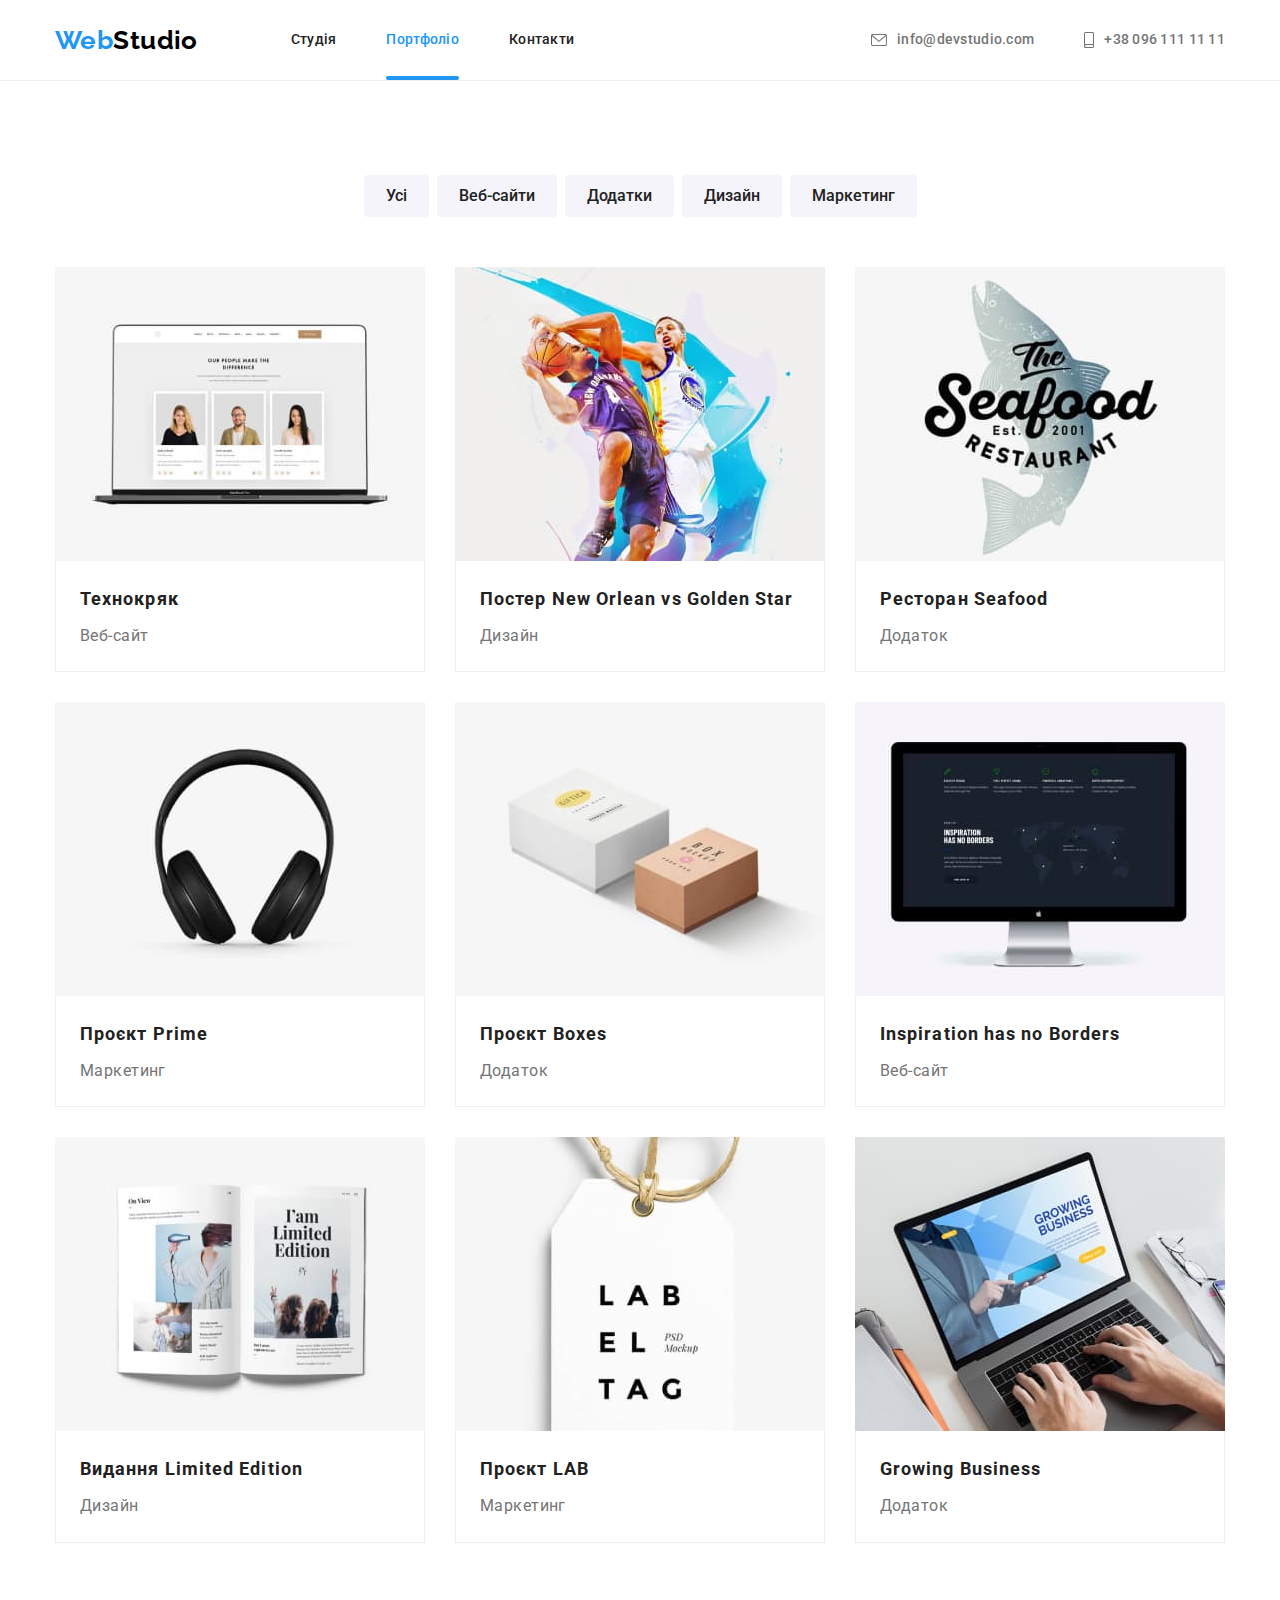
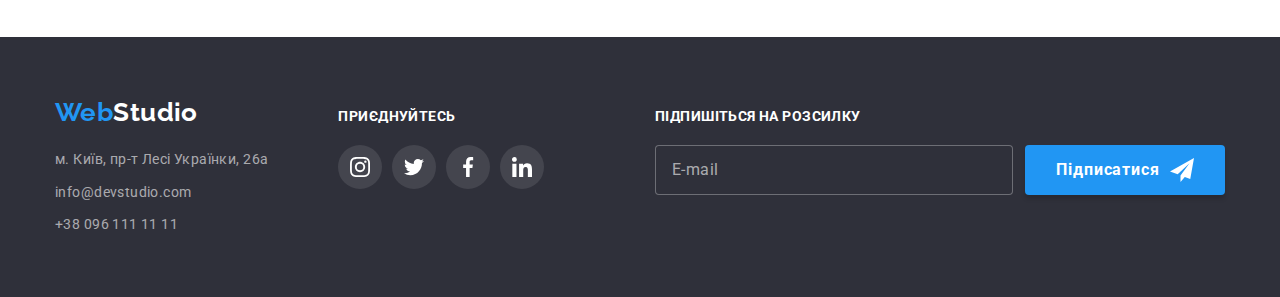
==== portfolio.html @ 1600719b "7 hw" ====
<!DOCTYPE html>
<html lang="uk">
  <head>
    <meta charset="UTF-8" />
    <meta http-equiv="X-UA-Compatible" content="IE=edge" />
    <meta name="viewport" content="width=device-width, initial-scale=1.0" />
    <title>Портфоліо</title>
    <link rel="preconnect" href="https://fonts.googleapis.com" />
    <link rel="preconnect" href="https://fonts.gstatic.com" crossorigin />
    <link
      rel="stylesheet"
      href="https://cdnjs.cloudflare.com/ajax/libs/modern-normalize/1.1.0/modern-normalize.min.css"
    />
    <link rel="stylesheet" href="./css/styles.css" />
    <link
      href="https://fonts.googleapis.com/css2?family=Raleway:wght@700&family=Roboto:wght@400;500;700;900&display=swap"
      rel="stylesheet"
    />
  </head>
  <body>
    <header class="page-header">
      <div class="container cont-navul">
        <nav class="main-nav">
          <a href="./index.html" class="logo">Web<span class="logo-studio">Studio</span></a>
          <ul class="site-nav">
            <li class="site-list">
              <a class="site-link" href="./index.html">Студія</a>
            </li>
            <li class="site-list">
             <div class="current"><a class="site-link site-link-port" href="./portfolio.html">Портфоліо</a></div></li>
            <li class="site-list"><a class="site-link" href="">Контакти</a></li>
          </ul>
        </nav>
        <ul class="contacts">
          <li class="site-list">
            <a class="contacts-link contacts-link-mail" href="mailto:info@devstudio.com"
              ><svg class="icon-mail">
                <use href="./images/icons.svg#icon-envelope"></use>
              </svg>info@devstudio.com</a
            >
          </li>
          <li class="site-list">
            <a class="contacts-link contact-link-icon" href="tel:+380961111111">
              <svg class="icon-contact">
                <use href="./images/icons.svg#icon-smartphone"></use>
            </svg>+38 096 111 11 11</a>
          </li>
        </ul>
      </div>
    </header>
    <main>
      <!--Categories projects-->
      <section class="section">
        <div class="container">
          <h1 class="our-works">Наші роботи</h1>
          <ul class="categories">
            <li class="list">
              <button type="button" class="categories-btn">Усі</button>
            </li>
            <li class="list"><button type="button" class="categories-btn">Веб-сайти</button></li>
            <li class="list"><button type="button" class="categories-btn">Додатки</button></li>
            <li class="list"><button type="button" class="categories-btn">Дизайн</button></li>
            <li class="list"><button type="button" class="categories-btn">Маркетинг</button></li>
          </ul>
          <!--Cards-->
            <ul class="progects">
              <li class="progect">
                <a class="progect-link" href="">
                  <div class="portfolio-thumb portfolio-description">
                    <img
                    class="portfolio-img"
                    src="./images/1-texno.jpg"
                    alt="веб-сайт"
                    width="370"
                    height="294"
                  />
                  <div class="product-overlay">
                  <p class="text-thumb" >Ресурс пропонує комплексні пропозиції з різним рівнем функціоналу та сервісів. Все це дозволить відвідувачу отримати вичерпні відомості про компанію чи приватну особу.</p>
                   </div>
                  </div>
                  <div class="container-cards">
                    <h2 class="progect-img-header">Технокряк</h2>
                    <p class="progect-img-paragraf">Веб-сайт</p>
                </div>
                </a>
              </li>
              <li class="progect">
                <a class="progect-link" href="">
                  <div class="portfolio-thumb">
                  <img
                    class="portfolio-img"
                    src="./images/2-new.jpg"
                    alt="дизайнер"
                    width="370"
                    height="294"
                  /><div class="product-overlay">
                    <p class="text-thumb" >Ресурс пропонує комплексні пропозиції з різним рівнем функціоналу та сервісів. Все це дозволить відвідувачу отримати вичерпні відомості про компанію чи приватну особу.</p>
                  </div>
                </div>
                  <div class="container-cards">
                    <h2 class="progect-img-header">Постер New Orlean vs Golden Star</h2>
                    <p class="progect-img-paragraf">Дизайн</p>
                  </div>
                </a>
              </li>
              <li class="progect">
                <a class="progect-link" href="">
                  <div class="portfolio-thumb">
                  <img
                    class="portfolio-img"
                    src="./images/3-sea.jpg"
                    alt="додаток"
                    width="370"
                    height="294"
                  /><div class="product-overlay"><p class="text-thumb" >Ресурс пропонує комплексні пропозиції з різним рівнем функціоналу та сервісів. Все це дозволить відвідувачу отримати вичерпні відомості про компанію чи приватну особу.</p>
                  </div>
                </div>
                  <div class="container-cards">
                    <h2 class="progect-img-header">Ресторан Seafood</h2>
                    <p class="progect-img-paragraf">Додаток</p>
                  </div>
                </a>
              </li>
              <li class="progect">
                <a class="progect-link" href="">
                  <div class="portfolio-thumb">
                  <img
                    class="portfolio-img"
                    src="./images/4-prime.jpg"
                    alt="маркетинг"
                    width="370"
                    height="294"
                  /><div class="product-overlay"><p class="text-thumb" >Ресурс пропонує комплексні пропозиції з різним рівнем функціоналу та сервісів. Все це дозволить відвідувачу отримати вичерпні відомості про компанію чи приватну особу.</p>
                  </div>
                </div>
                  <div class="container-cards">
                    <h2 class="progect-img-header">Проєкт Prime</h2>
                    <p class="progect-img-paragraf">Маркетинг</p>
                  </div>
                </a>
              </li>
              <li class="progect">
                <a class="progect-link" href="">
                  <div class="portfolio-thumb">
                  <img
                    class="portfolio-img"
                    src="./images/5-boxes.jpg"
                    alt="додаток"
                    width="370"
                    height="294"
                  /><div class="product-overlay"><p class="text-thumb" >Ресурс пропонує комплексні пропозиції з різним рівнем функціоналу та сервісів. Все це дозволить відвідувачу отримати вичерпні відомості про компанію чи приватну особу.</p>
                  </div>
                </div>
                  <div class="container-cards">
                    <h2 class="progect-img-header">Проєкт Boxes</h2>
                    <p class="progect-img-paragraf">Додаток</p>
                  </div>
                </a>
              </li>
              <li class="progect">
                <a class="progect-link" href="">
                  <div class="portfolio-thumb">
                  <img
                    class="portfolio-img"
                    src="./images/6-inspir.jpg"
                    alt="веб-сайт"
                    width="370"
                    height="294"
                  /><div class="product-overlay"><p class="text-thumb" >Ресурс пропонує комплексні пропозиції з різним рівнем функціоналу та сервісів. Все це дозволить відвідувачу отримати вичерпні відомості про компанію чи приватну особу.</p>
                  </div>
                </div>
                  <div class="container-cards">
                    <h2 class="progect-img-header">Inspiration has no Borders</h2>
                    <p class="progect-img-paragraf">Веб-сайт</p>
                  </div>
                </a>
              </li>
              <li class="progect">
                <a class="progect-link" href="">
                  <div class="portfolio-thumb">
                  <img
                    class="portfolio-img"
                    src="./images/7-limited.jpg"
                    alt="дизайн"
                    width="370"
                    height="294"
                  /><div class="product-overlay"><p class="text-thumb" >Ресурс пропонує комплексні пропозиції з різним рівнем функціоналу та сервісів. Все це дозволить відвідувачу отримати вичерпні відомості про компанію чи приватну особу.</p>
                  </div>
                </div>
                  <div class="container-cards">
                    <h2 class="progect-img-header">Видання Limited Edition</h2>
                    <p class="progect-img-paragraf">Дизайн</p>
                  </div>
                </a>
              </li>
              <li class="progect">
                <a class="progect-link" href="">
                  <div class="portfolio-thumb">
                  <img
                    class="portfolio-img"
                    src="./images/8-lab.jpg"
                    alt="маркетинг"
                    width="370"
                    height="294"
                  /><div class="product-overlay"><p class="text-thumb" >Ресурс пропонує комплексні пропозиції з різним рівнем функціоналу та сервісів. Все це дозволить відвідувачу отримати вичерпні відомості про компанію чи приватну особу.</p>
                  </div>
                </div>
                  <div class="container-cards">
                    <h2 class="progect-img-header">Проєкт LAB</h2>
                    <p class="progect-img-paragraf">Маркетинг</p>
                  </div>
                </a>
              </li>
              <li class="progect">
                <a class="progect-link" href="">
                  <div class="portfolio-thumb">
                  <img
                    class="portfolio-img"
                    src="./images/9-growing.jpg"
                    alt="додаток"
                    width="370"
                    height="294"
                  /><div class="product-overlay"><p class="text-thumb" >Ресурс пропонує комплексні пропозиції з різним рівнем функціоналу та сервісів. Все це дозволить відвідувачу отримати вичерпні відомості про компанію чи приватну особу.</p>
                  </div>
                </div>
                  <div class="container-cards">
                    <h2 class="progect-img-header">Growing Business</h2>
                    <p class="progect-img-paragraf">Додаток</p>
                  </div>
                </a>
              </li>
            </ul>
          </div>
        </div>
      </section>
    </main>
    <footer class="footer">
      <div class=" container container-footer">
        <div>
          <a href="./index.html" class="footer-logo"
            >Web<span class="footer-logo-studio">Studio</span></a
          >
          <address>
            <ul>
              <li class="footer-list">
                <a
                  class="footer-address"
                  href="https://goo.gl/maps/Q2tLbyH8QkegB77n8"
                  target="_blank"
                  rel="noopener noreferrer"
                  >м. Київ, пр-т Лесі Українки, 26a</a
                >
              </li>
              <li class="footer-list">
                <a class="footer-address" href="mailto:info@devstudio.com">info@devstudio.com</a>
              </li>
              <li class="footer-list">
                <a class="footer-address" href="tel:+380961111111">+38 096 111 11 11</a>
              </li>
            </ul>
          </address>
        </div>
        <div class="social-footer">
          <p class="footer-paragraf">Приєднуйтесь</p>
          <ul class="team-social">
                  <li class="team-list">
                    <a class="footer-link" href="https://www.instagram.com/">
                      <svg class="icon-social">
                        <use href="./images/icons.svg#icon-instagram-2"></use>
                      </svg>
                    </a>
                  </li>
                  <li class="team-list">
                    <a class="footer-link" href="https://twitter.com/">
                      <svg class="icon-social">
                        <use href="./images/icons.svg#icon-twitter-1"></use>
                      </svg>
                    </a>
                  </li>
                  <li class="team-list">
                    <a class="footer-link" href="https://m.facebook.com/">
                      <svg class="icon-social">
                        <use href="./images/icons.svg#icon-facebook-1"></use>
                      </svg>
                    </a>
                  </li>
                  <li class="team-list">
                    <a class="footer-link" href="https://ua.linkedin.com/">
                      <svg class="icon-social">
                        <use href="./images/icons.svg#icon-linkedin-1"></use>
                      </svg>
                    </a>
                  </li>
                </ul>
        </div>
        <div class="subscribe-footer">
          <p class="footer-paragraf">Підпишіться на розсилку</p>

          <form class="subscribe-form">
            <div class="subscribe-element">
              <label for="mail"></label>
              <input type="email" id="mail" placeholder="E-mail" class="subscribe-input" />
              <div class="subscribe-but-svg"><button type="button" class="subscribe-button">Підписатися <svg class="subscribe-svg"><use href="./images/icons.svg#icon-icon-send-1"></use></svg></button></div>
            </div>
          </form>
        </div>
      </div>
    </footer>
  </body>
</html>
---- css/styles.css ----
:root {
  --basic-text-colour: #757575;
  --secondary-text-colour: #212121;
  --logo-text-color: #000000;
  --address-text-colour: rgba(255, 255, 255, 0.6);
  --accent-colour: #2196f3;
  --basic-text-or-background: #ffffff;
  --secondary-background: #2f303a;
  --others-background: #f5f4fa;
  --button-background: #188ce8;
  --svg-fill: #afb1b8;
  --cubic-bezier: cubic-bezier(0.4, 0, 0.2, 1);
}

h1,
h2,
h3,
h4,
h5,
h6,
ul,
p {
  margin: 0;
}

ul {
  padding-left: 0;
}

body {
  background-color: var(--basic-text-or-background);
  font-family: 'Roboto', sans-serif;
  color: var(--basic-text-colour);
  letter-spacing: 0.03em;
  font-size: 14px;
  line-height: 1.7;
}

/*Section header */

.container {
  margin-left: auto;
  margin-right: auto;
  width: 1200px;
  padding-left: 15px;
  padding-right: 15px;
}

.page-header {
  border-bottom: 1px solid #ececec;
}

.cont-navul {
  display: flex;
  align-items: center;
}

.main-nav {
  display: flex;
  align-items: center;
}

.logo,
.footer-logo {
  color: var(--accent-colour);
  font-size: 26px;
  line-height: 1.19;
  font-weight: 700;
  font-family: 'Raleway', sans-serif;
  text-decoration: none;
}

.logo-studio {
  color: var(--logo-text-color);
}

.site-nav {
  display: flex;
  margin-left: 93px;
}

.site-nav .site-list:not(:last-child) {
  margin-right: 50px;
}

.site-nav .site-link {
  color: var(--secondary-text-colour);
  font-size: 14px;
  font-weight: 500;
  line-height: 1.14;
  letter-spacing: 0.02em;
  text-decoration: none;
  padding-top: 32px;
  padding-bottom: 32px;
  display: block;

  transition-property: color;
  transition-duration: 250ms;
  transition-timing-function: var(--cubic-bezier);
}

.site-nav .site-link:hover,
.site-nav .site-link:focus {
  color: var(--accent-colour);
}

.site-nav .site-link-ctyd {
  color: var(--accent-colour);
}

.site-nav .site-link-port {
  color: var(--accent-colour);
}
.site-link-port .contacts {
  display: flex;
  margin-left: auto;
}

.contacts .site-list:not(:last-child) {
  margin-right: 50px;
}

.contacts {
  display: flex;
  margin-left: auto;
}

.contacts-link {
  padding-top: 32px;
  padding-bottom: 32px;
  display: flex;
  justify-content: center;
  align-items: center;
  color: var(--basic-text-colour);
  font-size: 14px;
  font-weight: 500;
  line-height: 1.14;
  letter-spacing: 0.02em;
  text-decoration: none;

  transition-property: color;
  transition-duration: 250ms;
  transition-timing-function: var(--cubic-bezier);
}

.contacts-link:hover,
.contacts-link:focus {
  color: var(--accent-colour);
}
.contacts-link-mail {
  fill: var(--basic-text-colour);
}

.contacts-link-mail:hover,
.contacts-link-mail:focus {
  fill: var(--accent-colour);
}
.contact-link-icon {
  fill: var(--basic-text-colour);
}
.contact-link-icon:hover,
.contact-link-icon:focus {
  fill: var(--accent-colour);
}
.icon-mail {
  width: 16px;
  height: 12px;
  margin-right: 10px;
  color: var(--basic-text-colour);
}

.icon-mail:hover,
.icon-mail:focus {
  color: var(--accent-colour);
}
.icon-contact {
  width: 10px;
  height: 16px;
  margin-right: 10px;
}
.site-nav .current {
  position: relative;
  display: block;
  color: var(--accent-colour);
}
.site-list .current::after {
  content: '';
  position: absolute;
  background: var(--accent-colour);
  border-radius: 2px;
  width: 100%;
  height: 4px;
  bottom: 0px;
}

/*Section hero */

.hero {
  text-align: center;
  padding-bottom: 200px;
  padding-top: 200px;
  max-width: 1600px;
  max-height: 600px;
  margin-left: auto;
  margin-right: auto;
  background-position: center;
  background-repeat: no-repeat;
  background-size: cover;
  background-image: linear-gradient(to right, rgba(47, 48, 58, 0.4), rgba(47, 48, 58, 0.4)),
    url(../images/people-1.jpg);
}

.hero-header {
  color: var(--basic-text-or-background);
  font-weight: 900;
  font-size: 44px;
  line-height: 1.36;
  text-transform: uppercase;
  text-align: center;
  width: 698px;
  margin-bottom: 30px;
  margin-left: auto;
  margin-right: auto;
}

.hero .hero-button {
  color: var(--basic-text-or-background);
  background-color: var(--accent-colour);
  font-weight: 700;
  font-size: 16px;
  line-height: 1.9;
  cursor: pointer;
  font-family: inherit;
  padding: 10px 32px;
  border-radius: 4px;
  text-align: center;
  border: none;
  box-shadow: 0px 4px 4px rgba(0, 0, 0, 0.15);
}
.hero .hero-button {
  transition-property: background-color;
  transition-duration: 250ms;
  transition-timing-function: var(--cubic-bezier);
}

.hero .hero-button:hover,
.hero-button:focus {
  background-color: var(--button-background);
}

/*Section  qualities*/
.section {
  padding-top: 94px;
  padding-bottom: 94px;
}
.qualities {
  /*.visually-hidden*/
  position: absolute;
  width: 1px;
  height: 1px;
  margin: -1px;
  border: 0;
  padding: 0;

  white-space: nowrap;
  clip-path: inset(100%);
  clip: rect(0 0 0 0);
  overflow: hidden;
}
.gualities-ul {
  display: flex;
  gap: 30px;
}
.qualities-list {
  width: 270px;
  margin-right: 30px;
}
.qualities-list:nth-child(1n) {
  margin: 0;
}
.icons-qualities {
  width: 270px;
  height: 120px;
  background-color: var(--others-background);
  display: flex;
  justify-content: center;
  align-items: center;
  border-radius: 4px;
}
.icon-css {
  width: 70px;
  height: 70px;
  fill: none;
}

.qualities-list,
.services-list,
.team-img {
  list-style: none;
}

.qualities-list > .qualities-list-item {
  font-weight: 700;
  font-size: 14px;
  line-height: 1.14;
  color: var(--secondary-text-colour);
  text-transform: uppercase;
  margin-top: 30px;
}
.qualities-list-paragraf {
  margin-top: 10px;
}

/*Section services*/
.section-services {
  padding-top: 0;
}

.services {
  margin-bottom: 50px;
}

.services-item {
  display: flex;
  gap: 30px;
}
.img-services {
  width: 370px;
  height: 294px;
  margin: auto;
  display: block;
}
.product-thumb {
  position: relative;
}

.img-actions {
  position: absolute;
  width: 370px;
  height: 70px;
  background: rgba(47, 48, 58, 0.8);
  bottom: 0;
  left: 0;
}
.img-action-paragraf {
  font-weight: 700;
  font-size: 14px;
  line-height: 1.14;
  color: var(--basic-text-or-background);
  text-transform: uppercase;
  text-align: center;
  padding: 27px 0;
}

.services,
.team {
  color: var(--secondary-text-colour);
  font-weight: 700;
  font-size: 36px;
  line-height: 1.7;
  text-align: center;
}

/*Section team*/

.section-team {
  background-color: var(--others-background);
}

.team {
  margin-bottom: 50px;
}

.team-people {
  display: flex;
}

.img-photo {
  display: block;
}
.team-img {
  margin-right: 30px;
  background: var(--basic-text-or-background);
  box-shadow: 0px 1px 3px rgba(0, 0, 0, 0.12), 0px 1px 1px rgba(0, 0, 0, 0.14),
    0px 2px 1px rgba(0, 0, 0, 0.2);
  border-radius: 0px 0px 4px 4px;
}

.team-img:last-child {
  margin-right: 0;
}

.team-img-header {
  color: var(--secondary-text-colour);
  font-weight: 500;
  font-size: 16px;
  line-height: 1.2;
}

.team-img-paragraf {
  color: var(--basic-text-colour);
  font-size: 16px;
  line-height: 1.2;
  margin-top: 10px;
  margin-bottom: 16px;
}

.container-team {
  padding: 30px 0;
  width: 270px;
  text-align: center;
}
.team-social {
  display: flex;
  justify-content: center;
  align-items: center;
  margin-top: 16px;
  list-style: none;
}

.team-list:not(:last-child) {
  margin-right: 10px;
}

.social-link {
  width: 44px;
  height: 44px;
  display: flex;
  justify-content: center;
  align-items: center;
  fill: var(--svg-fill);
  background-color: var(--basic-text-or-background);
  border-radius: 50%;
  border: none;

  transition-property: background-color, fill;
  transition-duration: 250ms;
  transition-timing-function: var(--cubic-bezier);
}

.social-link:hover,
.social-link:focus {
  fill: var(--basic-text-or-background);
  background-color: var(--accent-colour);
}

.icon-social {
  width: 20px;
  height: 20px;
}

.icon-social:hover,
.icon-social:focus {
  fill: var(--basic-text-or-background);
}
/*Section customers*/

.customers {
  display: flex;
  list-style: none;
}
.customers-list {
  width: 170px;
  margin-right: 30px;
}
.customers-list:nth-child(6) {
  margin-right: 0;
}
.customers-list:not(:last-child) {
  margin-right: 30px;
}

.customer-link {
  width: 170px;
  height: 92px;
  display: flex;
  justify-content: center;
  align-items: center;
  color: var(--svg-fill);

  transition-property: color;
  transition-duration: 250ms;
  transition-timing-function: var(--cubic-bezier);
}

.customer-link:hover,
.customer-link:focus {
  color: var(--accent-colour);
}
.border {
  border: 1px solid var(--svg-fill);
  border-radius: 4px;
  background-color: var(--basic-text-or-background);
}
.border:hover,
.border:focus {
  color: var(--accent-colour);
  border-color: var(--accent-colour);
}

.icons-customers {
  width: 106px;
  height: 60px;
  fill: currentColor;
}
/*Backdrop*/

.backdrop {
  position: fixed;
  top: 0;
  left: 0;
  width: 100%;
  height: 100%;
  background-color: rgba(0, 0, 0, 0.2);
  opacity: 1;
  transition-property: opasity;
  transition-duration: 250ms;
  transition-timing-function: var(--cubic-bezier);
}

.is-hidden {
  opacity: 0;
  pointer-events: none;
  visibility: hidden;
}

.backdrop.is-hidden .modal {
  transform: translate(-50%, -50%) scale(1.1);
}

.modal {
  position: absolute;
  top: 50%;
  left: 50%;
  min-width: 528px;
  min-height: 581px;
  border-radius: 4px;
  padding: 8px;
  background-color: var(--basic-text-or-background);

  transform: translate(-50%, -50%) scale(1);

  transition: transform 250ms var(--cubic-bezier), opacity 250ms var(--cubic-bezier),
    visibility 250ms var(--cubic-bezier);
}

.close-modal {
  position: absolute;
  display: flex;
  justify-content: center;
  align-items: center;
  right: 8px;
  top: 8px;
  width: 30px;
  height: 30px;
  background: var(--basic-text-or-background);
  border: 1px solid rgba(0, 0, 0, 0.1);
  border-radius: 50%;
  cursor: pointer;
}

.modal-icon {
  width: 18px;
  height: 18px;
  fill: var(--logo-text-color);

  transition-property: fill;
  transition-duration: 250ms;
  transition-timing-function: var(--cubic-bezier);
}

.modal-icon:hover,
.modal-icon:focus {
  fill: var(--accent-colour);
}

/* speaker-form*/

.modal-title {
  text-align: center;
  margin-bottom: 12px;
  font-weight: 700;
  font-size: 20px;
  line-height: 1.15;
  letter-spacing: 0.03em;
  color: var(--secondary-text-colour);
}

.speaker-form {
  width: 528px;
  margin-left: auto;
  margin-right: auto;
  padding: 40px 40px;
}

.form-element {
  margin-top: 10px;
  display: flex;
  flex-direction: column;
}

.form-label {
  margin-bottom: 4px;
  font-size: 12px;
  line-height: 1.16;
  letter-spacing: 0.01em;

  color: var(--basic-text-colour);
}

.form-input {
  margin: 0;
  padding-left: 42px;

  border: none;
  height: 40px;
  width: 100%;
  border: 1px solid rgba(33, 33, 33, 0.2);
  border-radius: 4px;
  outline: none;

  transition-property: border;
  transition-duration: 250ms;
  transition-timing-function: var(--cubic-bezier);
}
.form-input:hover,
.form-input:focus {
  border: 1px solid var(--accent-colour);
}
.form-input:hover + svg,
.form-input:focus + svg {
  fill: var(--accent-colour);
}

.svg-form {
  position: relative;
  fill: var(--secondary-text-colour);

  transition-property: fill;
  transition-duration: 250ms;
  transition-timing-function: var(--cubic-bezier);
}

.form-icon-name {
  position: absolute;
  width: 12px;
  height: 12px;
  top: 50%;
  left: 17px;
  transform: translateY(-50%);
}

.form-icon-tel {
  position: absolute;
  width: 13px;
  height: 13px;
  top: 50%;
  left: 17px;
  transform: translateY(-50%);
}
.form-icon-mail {
  position: absolute;
  width: 15px;
  height: 12px;
  top: 50%;
  left: 14px;
  transform: translateY(-50%);
}

.form-textarea {
  margin: 0;
  padding: 12px 16px;
  border: none;
  border: 1px solid rgba(33, 33, 33, 0.2);
  border-radius: 4px;
  width: 100%;
  height: 120px;
  outline: none;
  resize: none;

  transition-property: border;
  transition-duration: 250ms;
  transition-timing-function: var(--cubic-bezier);
}
.form-textarea:hover,
.form-textarea:focus {
  border: 1px solid var(--accent-colour);
}

.form-element textarea::placeholder {
  color: rgba(117, 117, 117, 0.5);
  font-size: 12px;
  line-height: 1.16;
  letter-spacing: 0.01em;
  resize: none;
}

.accept {
  padding: 0;
  margin-top: 20px;
  display: flex;
  align-items: center;
  justify-content: center;
}

.visually-hidden {
  position: absolute;
  width: 1px;
  height: 1px;
  margin: -1px;
  border: 0;
  padding: 0;

  white-space: nowrap;
  clip-path: inset(100%);
  clip: rect(0 0 0 0);
  overflow: hidden;
}
.checkbox {
  display: flex;
  border: 2px solid var(--secondary-text-colour);
  width: 15px;
  height: 15px;
  border-radius: 3px;
  align-items: center;
  margin-right: 7px;
}

.accept input:checked + label .checkbox {
  background: var(--accent-colour);
  border: 2px solid var(--accent-colour);
}

.checkebox-icon {
  width: 11px;
  height: 8px;
}
.form-policy {
  display: flex;
  align-items: center;
  font-size: 14px;
  line-height: 1.7;
  letter-spacing: 0.03em;

  color: var(--basic-text-colour);
}
.accept .current {
  position: relative;
  display: block;
  color: var(--accent-colour);
}
.current .form-link::before {
  content: '';
  position: absolute;
  background: var(--accent-colour);
  border-radius: 2px;
  width: 100%;
  height: 0.5px;
  bottom: 4px;
}

.form-link {
  color: var(--accent-colour);
  padding-left: 5px;
  text-decoration: none;
}

.btm-form {
  display: flex;
  align-items: center;
  justify-content: center;
}

.button-form {
  color: var(--basic-text-or-background);
  background-color: var(--accent-colour);
  font-weight: 700;
  font-size: 16px;
  line-height: 1.9;
  cursor: pointer;
  font-family: inherit;
  text-align: center;
  letter-spacing: 0.06em;
  border: none;
  box-shadow: 0px 4px 4px rgba(0, 0, 0, 0.15);
  border-radius: 4px;
  padding: 10px 52px;
  margin-top: 30px;
  margin-left: 0;
  margin-right: 0;

  transition-property: background-color;
  transition-duration: 250ms;
  transition-timing-function: var(--cubic-bezier);
}

.button-form:hover,
.button-form:focus {
  background-color: var(--button-background);
}

/*Section footer*/

.footer {
  background-color: var(--secondary-background);
  padding-top: 60px;
  padding-bottom: 60px;
}

.footer-logo {
  margin-bottom: 20px;
  display: block;
}

.footer-logo-studio {
  color: var(--basic-text-or-background);
}

.footer-address {
  font-size: 14px;
  line-height: 1.7;
  color: var(--address-text-colour);
  text-decoration: none;
  font-style: normal;

  transition-property: color;
  transition-duration: 250ms;
  transition-timing-function: var(--cubic-bezier);
}

.footer-address:hover,
.footer-address:focus {
  color: var(--basic-text-or-background);
}

.footer-list {
  list-style: none;
}

.footer-list:not(:last-child) {
  margin-bottom: 9px;
}

.container-footer {
  display: flex;
  align-items: baseline;
}

.social-footer {
  margin-left: 70px;
}
.footer-paragraf {
  font-weight: 700;
  font-size: 14px;
  line-height: 1.14;
  color: var(--basic-text-or-background);
  text-transform: uppercase;
  margin-bottom: 20px;
}

.team-social {
  margin-top: 0;
}
.footer-link {
  width: 44px;
  height: 44px;
  display: flex;
  justify-content: center;
  align-items: center;
  fill: var(--basic-text-or-background);
  background: rgba(255, 255, 255, 0.1);
  border-radius: 50%;

  transition-property: background-color;
  transition-duration: 250ms;
  transition-timing-function: var(--cubic-bezier);
}

.footer-link:hover,
.footer-link:focus {
  background-color: var(--accent-colour);
}
.subscribe-footer {
  margin-left: auto;
}
.subscribe-form {
  padding: 0;
}

.subscribe-element {
  margin-top: 20px;
  display: flex;
  justify-content: baseline;
}

.subscribe-input {
  margin: 0;
  width: 358px;
  height: 50px;
  border: 1px solid rgba(255, 255, 255, 0.3);
  border-radius: 4px;
  background-color: var(--secondary-background);
  padding: 15px 16px;
  color: rgba(255, 255, 255, 0.6);

  transition-property: border-color;
  transition-duration: 250ms;
  transition-timing-function: var(--cubic-bezier);
}
.subscribe-input:focus {
  border-color: var(--basic-text-or-background);
}

.subscribe-input::placeholder {
  letter-spacing: 0.03em;
  font-size: 16px;
  line-height: 1.25;
  color: rgba(255, 255, 255, 0.6);
}

.subscribe-button {
  display: flex;
  justify-content: center;
  text-align: center;
  align-items: center;

  width: 200px;

  background: var(--accent-colour);
  box-shadow: 0px 4px 4px rgba(0, 0, 0, 0.15);
  border-radius: 4px;
  color: var(--basic-text-or-background);

  font-weight: 700;
  font-size: 16px;
  line-height: 1.9;
  letter-spacing: 0.06em;

  padding: 10px 0;

  border: none;
  cursor: pointer;
  margin-left: 12px;

  transition-property: background-color;
  transition-duration: 250ms;
  transition-timing-function: var(--cubic-bezier);
}

.subscribe-button:hover,
.subscribe-button:focus {
  background-color: var(--button-background);
}

.subscribe-svg {
  width: 24px;
  height: 24px;
  margin-left: 10px;
}

/* Portfolio categories projects*/

.our-works {
  /*.visually-hidden*/
  position: absolute;
  width: 1px;
  height: 1px;
  margin: -1px;
  border: 0;
  padding: 0;

  white-space: nowrap;
  clip-path: inset(100%);
  clip: rect(0 0 0 0);
  overflow: hidden;
}

.categories .categories-btn {
  background-color: var(--others-background);
  color: var(--secondary-text-colour);
  font-family: inherit;
  font-weight: 500;
  font-size: 16px;
  line-height: 1.6;
  cursor: pointer;
  border: none;
  border-radius: 4px;
  padding: 8px 22px;
  display: inline-block;

  transition-property: background-color, color, box-shadow;
  transition-duration: 250ms;
  transition-timing-function: var(--cubic-bezier);
}
.categories .categories-btn:hover,
.categories .categories-btn:focus {
  background-color: var(--accent-colour);
}

.categories .categories-btn:nth-child(5) {
  margin-right: 0px;
}

.categories {
  gap: 8px;
  display: flex;
  justify-content: center;
  margin-bottom: 50px;
}

.categories-btn:hover,
.categories-btn:focus {
  background-color: var(--accent-colour);
  color: var(--basic-text-or-background);
  box-shadow: 0px 3px 1px rgba(0, 0, 0, 0.1), 0px 1px 2px rgba(0, 0, 0, 0.08),
    0px 2px 2px rgba(0, 0, 0, 0.12);
}

.list,
.site-list,
.progect {
  list-style: none;
}

.progects {
  display: flex;
  flex-wrap: wrap;
  gap: 30px;
  padding-left: 0;
}

.progect {
  background-color: var(--basic-text-or-background);
}

.progect-img-header {
  font-weight: 700;
  font-size: 18px;
  line-height: 2;
  letter-spacing: 0.06em;
  color: var(--secondary-text-colour);
  margin-bottom: 4px;
}

.container-cards {
  border-bottom: 1px solid #eeeeee;
  border-left: 1px solid #eeeeee;
  border-right: 1px solid #eeeeee;
  padding: 20px 24px;
}

.progect-img-paragraf {
  color: var(--basic-text-colour);
  font-size: 16px;
  line-height: 1.9;
}

.portfolio-img {
  display: block;
  max-width: 100%;
  height: auto;
}

.progect-link {
  display: block;
  text-decoration: none;

  transition-property: box-shadow;
  transition-duration: 250ms;
  transition-timing-function: var(--cubic-bezier);
}

.progect-link:hover,
.progect-link:focus {
  box-shadow: 0px 1px 1px rgba(0, 0, 0, 0.12), 0px 4px 4px rgba(0, 0, 0, 0.06),
    1px 4px 6px rgba(0, 0, 0, 0.16);
}

.portfolio-thumb {
  position: relative;
  overflow: hidden;
}

.product-overlay {
  position: absolute;
  bottom: 0;
  width: 100%;
  height: 100%;
  background: rgba(33, 150, 243, 0.9);
  color: var(--basic-text-or-background);
  font-size: 18px;
  line-height: 1.5;
  letter-spacing: 0.03em;
  padding: 63px 24px;
  opacity: 0;

  transform: translateY(100%);
  transition-property: transform;
  transition-duration: 250ms;
  transition-timing-function: var(--cubic-bezier);
}

.portfolio-thumb:hover .product-overlay {
  opacity: 1;
  transform: translateY(0);
}
.progect-link:hover .portfolio-thumb > .product-overlay {
  transform: translateY(0);
  opacity: 1;
}
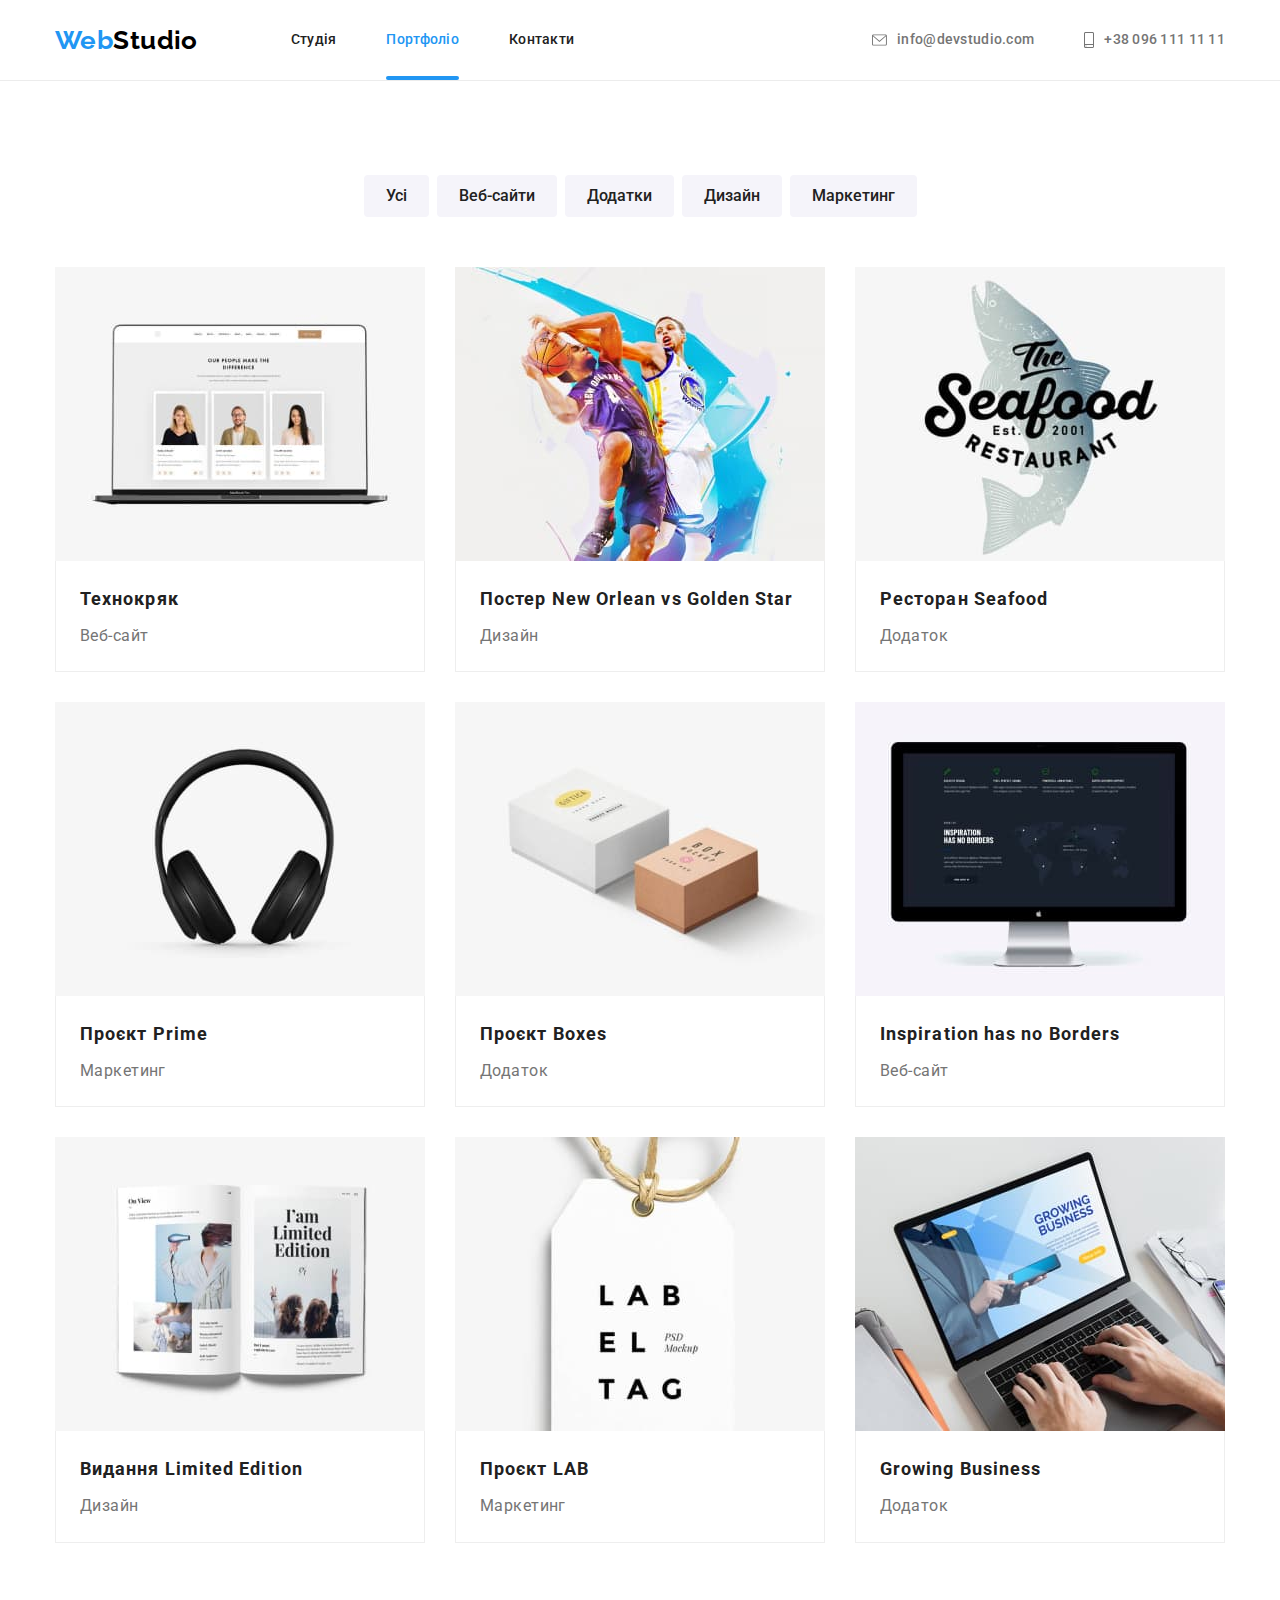
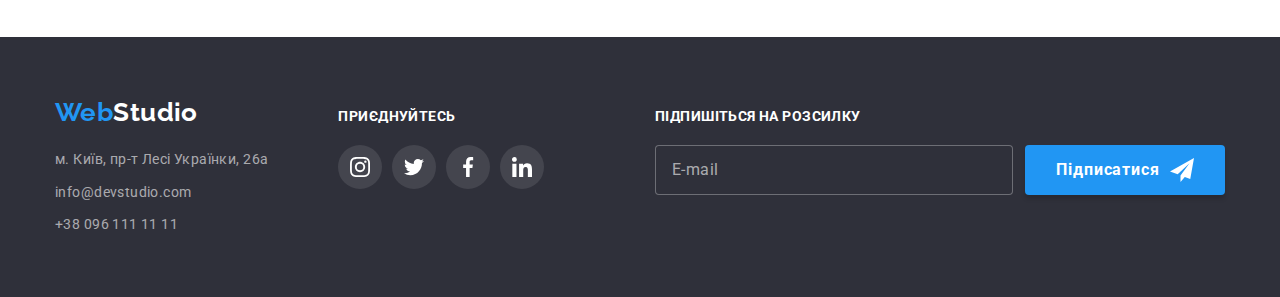
==== commit 57922448: "7hw bem" ====
--- a/portfolio.html
+++ b/portfolio.html
@@ -234,6 +234,7 @@
         </div>
       </section>
     </main>
+    <!--Footer-->
     <footer class="footer">
       <div class=" container container-footer">
         <div>
--- a/css/styles.css
+++ b/css/styles.css
@@ -210,7 +210,7 @@
     url(../images/people-1.jpg);
 }
 
-.hero-header {
+.hero__header {
   color: var(--basic-text-or-background);
   font-weight: 900;
   font-size: 44px;
@@ -223,7 +223,7 @@
   margin-right: auto;
 }
 
-.hero .hero-button {
+.hero__button {
   color: var(--basic-text-or-background);
   background-color: var(--accent-colour);
   font-weight: 700;
@@ -236,15 +236,14 @@
   text-align: center;
   border: none;
   box-shadow: 0px 4px 4px rgba(0, 0, 0, 0.15);
-}
-.hero .hero-button {
+
   transition-property: background-color;
   transition-duration: 250ms;
   transition-timing-function: var(--cubic-bezier);
 }
 
-.hero .hero-button:hover,
-.hero-button:focus {
+.hero__button:hover,
+.hero__button:focus {
   background-color: var(--button-background);
 }
 
@@ -576,7 +575,14 @@
 
 /* speaker-form*/
 
-.modal-title {
+.speaker-form {
+  width: 528px;
+  margin-left: auto;
+  margin-right: auto;
+  padding: 40px 40px;
+}
+
+.speaker-form__title {
   text-align: center;
   margin-bottom: 12px;
   font-weight: 700;
@@ -586,20 +592,13 @@
   color: var(--secondary-text-colour);
 }
 
-.speaker-form {
-  width: 528px;
-  margin-left: auto;
-  margin-right: auto;
-  padding: 40px 40px;
-}
-
-.form-element {
+.speaker-form__element {
   margin-top: 10px;
   display: flex;
   flex-direction: column;
 }
 
-.form-label {
+.speaker-form__label {
   margin-bottom: 4px;
   font-size: 12px;
   line-height: 1.16;
@@ -608,7 +607,7 @@
   color: var(--basic-text-colour);
 }
 
-.form-input {
+.speaker-form__input {
   margin: 0;
   padding-left: 42px;
 
@@ -623,16 +622,16 @@
   transition-duration: 250ms;
   transition-timing-function: var(--cubic-bezier);
 }
-.form-input:hover,
-.form-input:focus {
+.speaker-form__input:hover,
+.speaker-form__input:focus {
   border: 1px solid var(--accent-colour);
 }
-.form-input:hover + svg,
-.form-input:focus + svg {
+.speaker-form__input:hover + svg,
+.speaker-form__input:focus + svg {
   fill: var(--accent-colour);
 }
 
-.svg-form {
+.speaker-form__svg {
   position: relative;
   fill: var(--secondary-text-colour);
 
@@ -641,7 +640,7 @@
   transition-timing-function: var(--cubic-bezier);
 }
 
-.form-icon-name {
+.speaker-form__icon-characteristic {
   position: absolute;
   width: 12px;
   height: 12px;
@@ -649,25 +648,17 @@
   left: 17px;
   transform: translateY(-50%);
 }
-
-.form-icon-tel {
-  position: absolute;
+.icon-tel {
   width: 13px;
   height: 13px;
-  top: 50%;
-  left: 17px;
-  transform: translateY(-50%);
-}
-.form-icon-mail {
-  position: absolute;
+}
+
+.icon-mail {
   width: 15px;
   height: 12px;
-  top: 50%;
-  left: 14px;
-  transform: translateY(-50%);
-}
-
-.form-textarea {
+}
+
+.speaker-form__textarea {
   margin: 0;
   padding: 12px 16px;
   border: none;
@@ -682,12 +673,12 @@
   transition-duration: 250ms;
   transition-timing-function: var(--cubic-bezier);
 }
-.form-textarea:hover,
-.form-textarea:focus {
+.speaker-form__textarea:hover,
+.speaker-form__textarea:focus {
   border: 1px solid var(--accent-colour);
 }
 
-.form-element textarea::placeholder {
+.speaker-form__textarea::placeholder {
   color: rgba(117, 117, 117, 0.5);
   font-size: 12px;
   line-height: 1.16;
@@ -695,7 +686,7 @@
   resize: none;
 }
 
-.accept {
+.conditions{
   padding: 0;
   margin-top: 20px;
   display: flex;
@@ -726,16 +717,16 @@
   margin-right: 7px;
 }
 
-.accept input:checked + label .checkbox {
+.conditions__check:checked + label .checkbox {
   background: var(--accent-colour);
   border: 2px solid var(--accent-colour);
 }
 
-.checkebox-icon {
+.checkebox__icon {
   width: 11px;
   height: 8px;
 }
-.form-policy {
+.conditions__policy {
   display: flex;
   align-items: center;
   font-size: 14px;
@@ -744,12 +735,12 @@
 
   color: var(--basic-text-colour);
 }
-.accept .current {
+ .checkebox__current {
   position: relative;
   display: block;
   color: var(--accent-colour);
 }
-.current .form-link::before {
+.checkebox__current .checkebox__link::before {
   content: '';
   position: absolute;
   background: var(--accent-colour);
@@ -759,7 +750,7 @@
   bottom: 4px;
 }
 
-.form-link {
+.checkebox__link {
   color: var(--accent-colour);
   padding-left: 5px;
   text-decoration: none;
@@ -771,7 +762,7 @@
   justify-content: center;
 }
 
-.button-form {
+.btm-form__button {
   color: var(--basic-text-or-background);
   background-color: var(--accent-colour);
   font-weight: 700;
@@ -794,8 +785,8 @@
   transition-timing-function: var(--cubic-bezier);
 }
 
-.button-form:hover,
-.button-form:focus {
+.btm-form__button:hover,
+.btm-form__button:focus {
   background-color: var(--button-background);
 }
 
